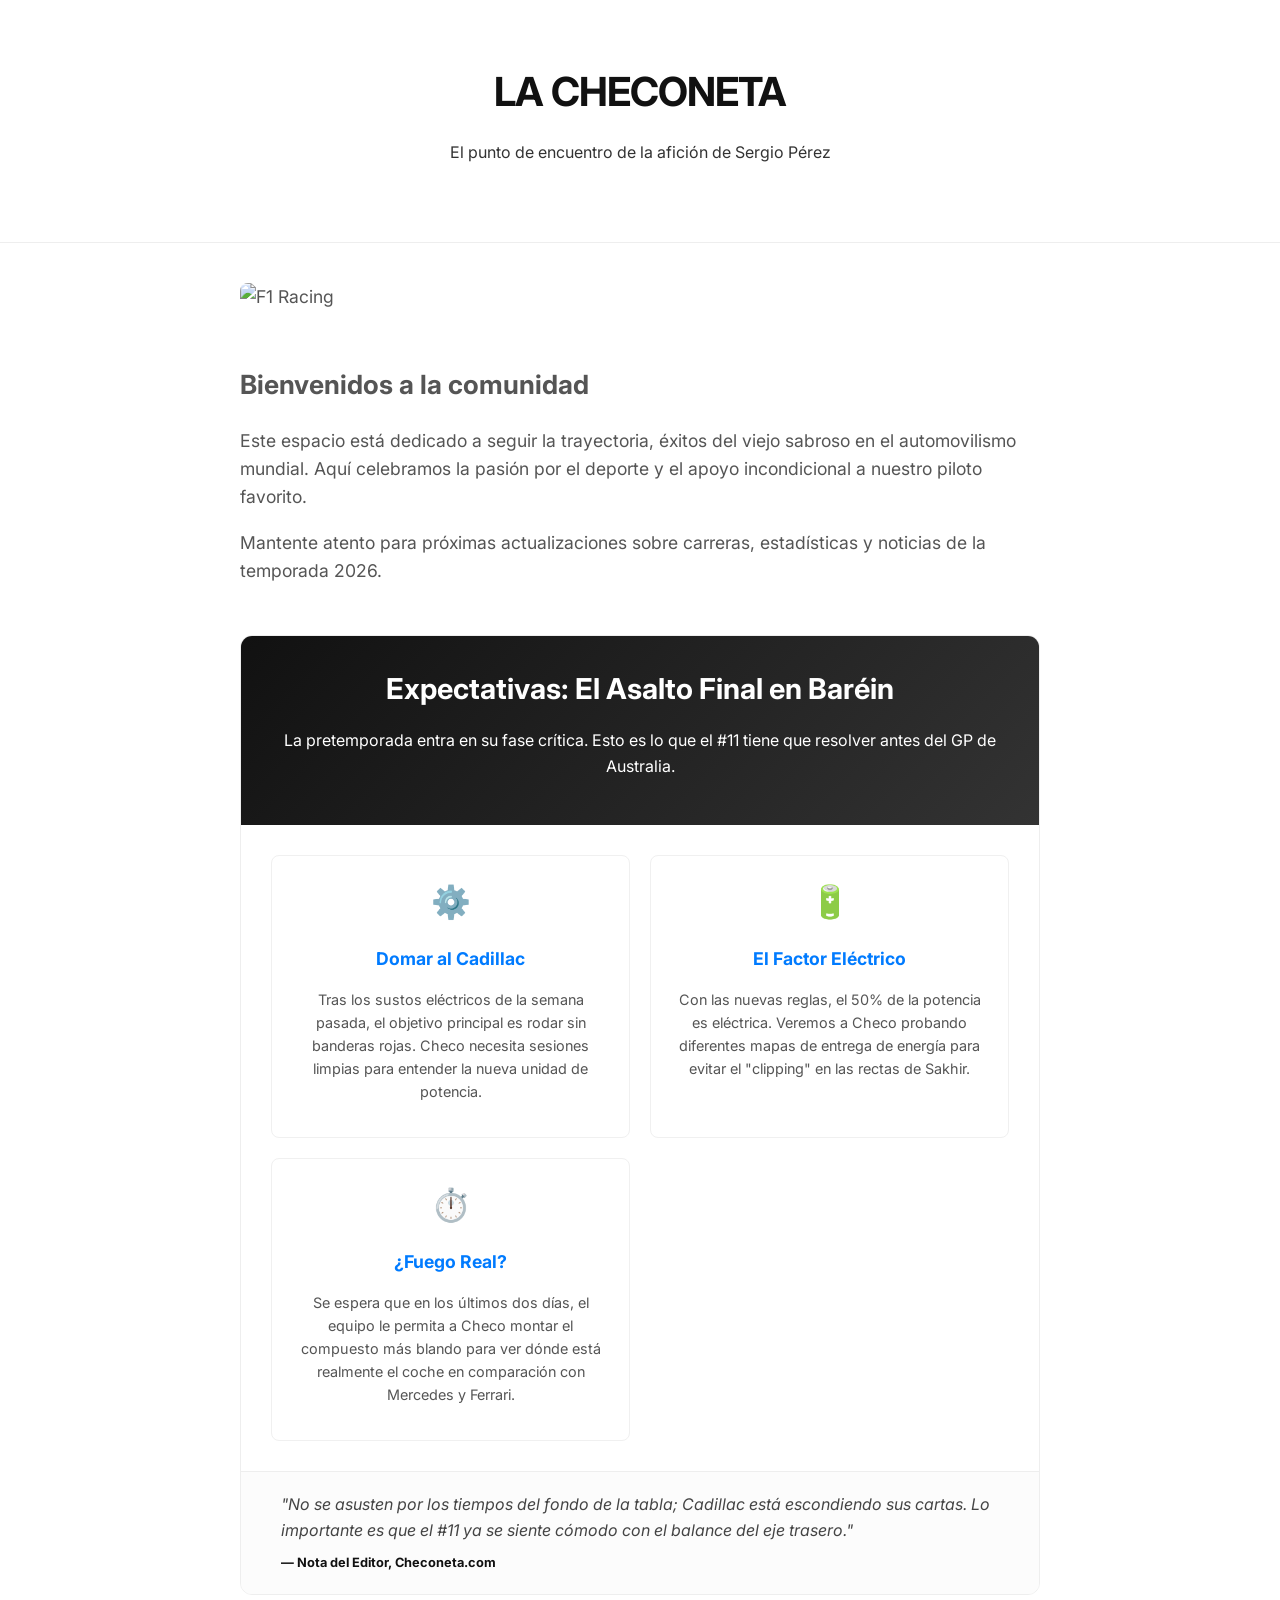
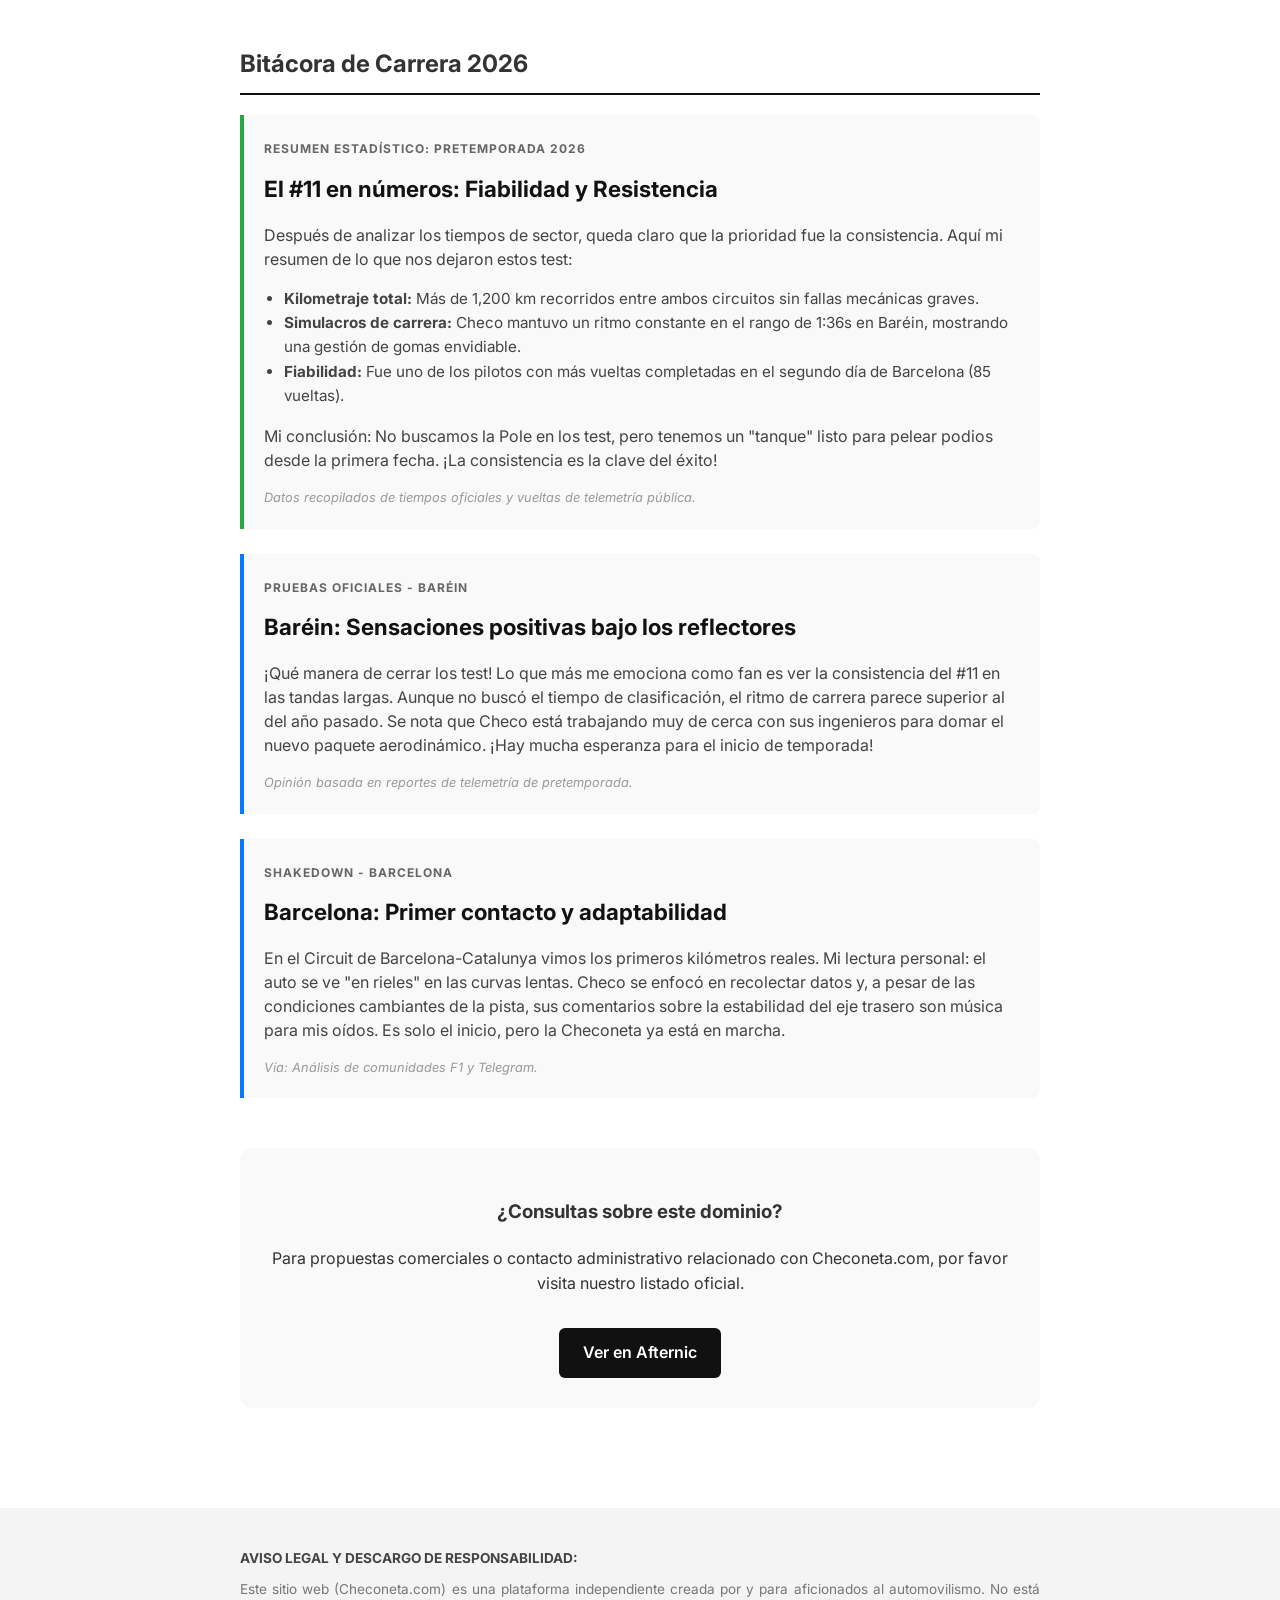
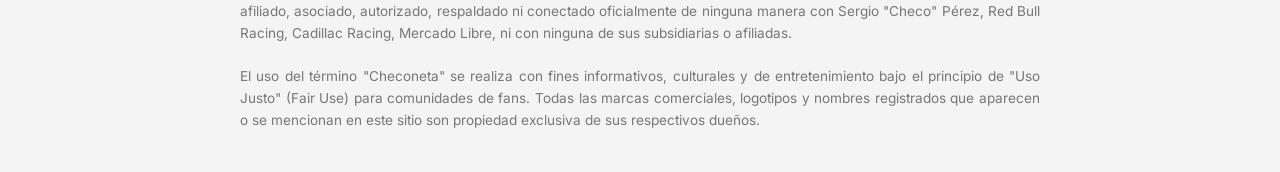
==== index.html @ 40dc3cc6 "adding new section" ====
<!DOCTYPE html>
<html lang="es">
<head>
    <meta charset="UTF-8">
    <meta name="viewport" content="width=device-width, initial-scale=1.0">
    <title>La Checoneta | Comunidad de Fans</title>
    <link rel="preconnect" href="https://fonts.googleapis.com">
    <link rel="preconnect" href="https://fonts.gstatic.com" crossorigin>
    <link href="https://fonts.googleapis.com/css2?family=Inter:wght@300;400;700&display=swap" rel="stylesheet">
    <style>
        :root {
            --primary-color: #111;
            --text-color: #333;
            --bg-color: #ffffff;
            --accent-color: #007bff;
        }
        body {
            font-family: 'Inter', sans-serif;
            margin: 0;
            padding: 0;
            color: var(--text-color);
            background-color: var(--bg-color);
            line-height: 1.6;
        }
        header {
            padding: 60px 20px;
            text-align: center;
            border-bottom: 1px solid #eee;
        }
        h1 {
            font-weight: 700;
            font-size: 2.5rem;
            margin: 0;
            letter-spacing: -1px;
            color: var(--primary-color);
        }
        .container {
            max-width: 800px;
            margin: 40px auto;
            padding: 0 20px;
        }
        .content {
            font-size: 1.1rem;
            color: #555;
        }
        .hero-image {
            width: 100%;
            height: auto;
            border-radius: 8px;
            margin-bottom: 30px;
        }
        .contact-box {
            background: #f9f9f9;
            padding: 30px;
            border-radius: 12px;
            margin-top: 50px;
            text-align: center;
        }
        .btn {
            display: inline-block;
            padding: 12px 24px;
            background-color: var(--primary-color);
            color: white;
            text-decoration: none;
            border-radius: 6px;
            font-weight: 600;
            margin-top: 15px;
        }
        footer {
            margin-top: 100px;
            padding: 40px 20px;
            background-color: #f4f4f4;
            font-size: 0.85rem;
            color: #777;
            text-align: justify;
        }
        .disclaimer-title {
            font-weight: 700;
            display: block;
            margin-bottom: 10px;
            color: #444;
        }
        .news-section {
            margin: 40px 0;
        }
        .news-card {
            border-left: 4px solid #007bff; /* Un azul profesional, no el de Red Bull */
            padding: 20px;
            margin-bottom: 25px;
            background: #f9f9f9;
            border-radius: 0 8px 8px 0;
        }
        .news-date {
            font-size: 0.75rem;
            text-transform: uppercase;
            color: #666;
            letter-spacing: 1px;
            font-weight: 700;
        }
        .news-card h3 {
            margin: 10px 0;
            color: #111;
            font-size: 1.4rem;
        }
        .news-card p {
            font-size: 1rem;
            line-height: 1.5;
            color: #444;
        }
        .news-source {
            display: block;
            margin-top: 10px;
            font-size: 0.8rem;
            font-style: italic;
            color: #999;
        }
    </style>
</head>
<body>

    <header>
        <h1>LA CHECONETA</h1>
        <p>El punto de encuentro de la afición de Sergio Pérez</p>
    </header>


    <div class="container">
        <div class="content">
            <img src="https://res.cloudinary.com/dqz7v5cyp/image/upload/c_crop,g_north_west,h_429,w_832,y_410/c745b021-5e95-4c4e-9b48-53ff87a23122_e12k3v.jpg" alt="F1 Racing" class="hero-image">

            <h2>Bienvenidos a la comunidad</h2>
            <p>Este espacio está dedicado a seguir la trayectoria, éxitos del viejo sabroso en el automovilismo mundial. Aquí celebramos la pasión por el deporte y el apoyo incondicional a nuestro piloto favorito.</p>

            <p>Mantente atento para próximas actualizaciones sobre carreras, estadísticas y noticias de la temporada 2026.</p>
        </div>
<section class="expectations-section">
    <div class="promo-banner">
        <h2>Expectativas: El Asalto Final en Baréin</h2>
        <p>La pretemporada entra en su fase crítica. Esto es lo que el #11 tiene que resolver antes del GP de Australia.</p>
    </div>

    <div class="expectations-grid">
        <div class="exp-card">
            <div class="icon">⚙️</div>
            <h3>Domar al Cadillac</h3>
            <p>Tras los sustos eléctricos de la semana pasada, el objetivo principal es rodar sin banderas rojas. Checo necesita sesiones limpias para entender la nueva unidad de potencia.</p>
        </div>

        <div class="exp-card">
            <div class="icon">🔋</div>
            <h3>El Factor Eléctrico</h3>
            <p>Con las nuevas reglas, el 50% de la potencia es eléctrica. Veremos a Checo probando diferentes mapas de entrega de energía para evitar el "clipping" en las rectas de Sakhir.</p>
        </div>

        <div class="exp-card">
            <div class="icon">⏱️</div>
            <h3>¿Fuego Real?</h3>
            <p>Se espera que en los últimos dos días, el equipo le permita a Checo montar el compuesto más blando para ver dónde está realmente el coche en comparación con Mercedes y Ferrari.</p>
        </div>
    </div>

    <div class="fan-quote">
        <blockquote>
            "No se asusten por los tiempos del fondo de la tabla; Cadillac está escondiendo sus cartas. Lo importante es que el #11 ya se siente cómodo con el balance del eje trasero." 
            <span>— Nota del Editor, Checoneta.com</span>
        </blockquote>
    </div>
</section>

<style>
    .expectations-section {
        margin: 50px 0;
        background: #fff;
        border: 1px solid #eee;
        border-radius: 12px;
        overflow: hidden;
    }
    .promo-banner {
        background: linear-gradient(135deg, #111 0%, #333 100%);
        color: white;
        padding: 30px;
        text-align: center;
    }
    .promo-banner h2 { margin: 0; font-size: 1.8rem; }
    .expectations-grid {
        display: grid;
        grid-template-columns: repeat(auto-fit, minmax(250px, 1fr));
        gap: 20px;
        padding: 30px;
    }
    .exp-card {
        text-align: center;
        padding: 20px;
        border: 1px solid #f0f0f0;
        border-radius: 8px;
    }
    .exp-card .icon { font-size: 2rem; margin-bottom: 10px; }
    .exp-card h3 { font-size: 1.1rem; margin-bottom: 10px; color: #007bff; }
    .exp-card p { font-size: 0.9rem; color: #555; }
    .fan-quote {
        background: #fcfcfc;
        padding: 20px 40px;
        border-top: 1px solid #eee;
        font-style: italic;
    }
    .fan-quote blockquote { margin: 0; color: #444; }
    .fan-quote span { display: block; margin-top: 10px; font-weight: bold; font-style: normal; color: #111; font-size: 0.8rem; }
</style>

        <section class="news-section">
            <h2 style="border-bottom: 2px solid #111; padding-bottom: 10px; font-weight: 700;">Bitácora de Carrera 2026</h2>
            <div class="news-card" style="border-left-color: #28a745;"> <span class="news-date">Resumen Estadístico: Pretemporada 2026</span>
    <h3>El #11 en números: Fiabilidad y Resistencia</h3>
    <p>Después de analizar los tiempos de sector, queda claro que la prioridad fue la consistencia. Aquí mi resumen de lo que nos dejaron estos test:</p>
    <ul style="font-size: 0.95rem; color: #444; padding-left: 20px;">
        <li><strong>Kilometraje total:</strong> Más de 1,200 km recorridos entre ambos circuitos sin fallas mecánicas graves.</li>
        <li><strong>Simulacros de carrera:</strong> Checo mantuvo un ritmo constante en el rango de 1:36s en Baréin, mostrando una gestión de gomas envidiable.</li>
        <li><strong>Fiabilidad:</strong> Fue uno de los pilotos con más vueltas completadas en el segundo día de Barcelona (85 vueltas).</li>
    </ul>
    <p>Mi conclusión: No buscamos la Pole en los test, pero tenemos un "tanque" listo para pelear podios desde la primera fecha. ¡La consistencia es la clave del éxito!</p>
    <span class="news-source">Datos recopilados de tiempos oficiales y vueltas de telemetría pública.</span>
</div>

            <div class="news-card">
                <span class="news-date">Pruebas Oficiales - Baréin</span>
                <h3>Baréin: Sensaciones positivas bajo los reflectores</h3>
                <p>¡Qué manera de cerrar los test! Lo que más me emociona como fan es ver la consistencia del #11 en las tandas largas. Aunque no buscó el tiempo de clasificación, el ritmo de carrera parece superior al del año pasado. Se nota que Checo está trabajando muy de cerca con sus ingenieros para domar el nuevo paquete aerodinámico. ¡Hay mucha esperanza para el inicio de temporada!</p>
                <span class="news-source">Opinión basada en reportes de telemetría de pretemporada.</span>
            </div>

            <div class="news-card">
                <span class="news-date">Shakedown - Barcelona</span>
                <h3>Barcelona: Primer contacto y adaptabilidad</h3>
                <p>En el Circuit de Barcelona-Catalunya vimos los primeros kilómetros reales. Mi lectura personal: el auto se ve "en rieles" en las curvas lentas. Checo se enfocó en recolectar datos y, a pesar de las condiciones cambiantes de la pista, sus comentarios sobre la estabilidad del eje trasero son música para mis oídos. Es solo el inicio, pero la Checoneta ya está en marcha.</p>
                <span class="news-source">Vía: Análisis de comunidades F1 y Telegram.</span>
            </div>
        </section>

        <div class="contact-box">
            <h3>¿Consultas sobre este dominio?</h3>
            <p>Para propuestas comerciales o contacto administrativo relacionado con Checoneta.com, por favor visita nuestro listado oficial.</p>
            <a href="https://www.afternic.com/domain/checoneta.com" class="btn">Ver en Afternic</a>
        </div>
    </div>

    <footer>
        <div class="container" style="margin: 0 auto;">
            <span class="disclaimer-title">AVISO LEGAL Y DESCARGO DE RESPONSABILIDAD:</span>
            Este sitio web (Checoneta.com) es una plataforma independiente creada por y para aficionados al automovilismo. No está afiliado, asociado, autorizado, respaldado ni conectado oficialmente de ninguna manera con Sergio "Checo" Pérez, Red Bull Racing, Cadillac Racing, Mercado Libre, ni con ninguna de sus subsidiarias o afiliadas. 
            <br><br>
            El uso del término "Checoneta" se realiza con fines informativos, culturales y de entretenimiento bajo el principio de "Uso Justo" (Fair Use) para comunidades de fans. Todas las marcas comerciales, logotipos y nombres registrados que aparecen o se mencionan en este sitio son propiedad exclusiva de sus respectivos dueños.
        </div>
    </footer>

</body>
</html>
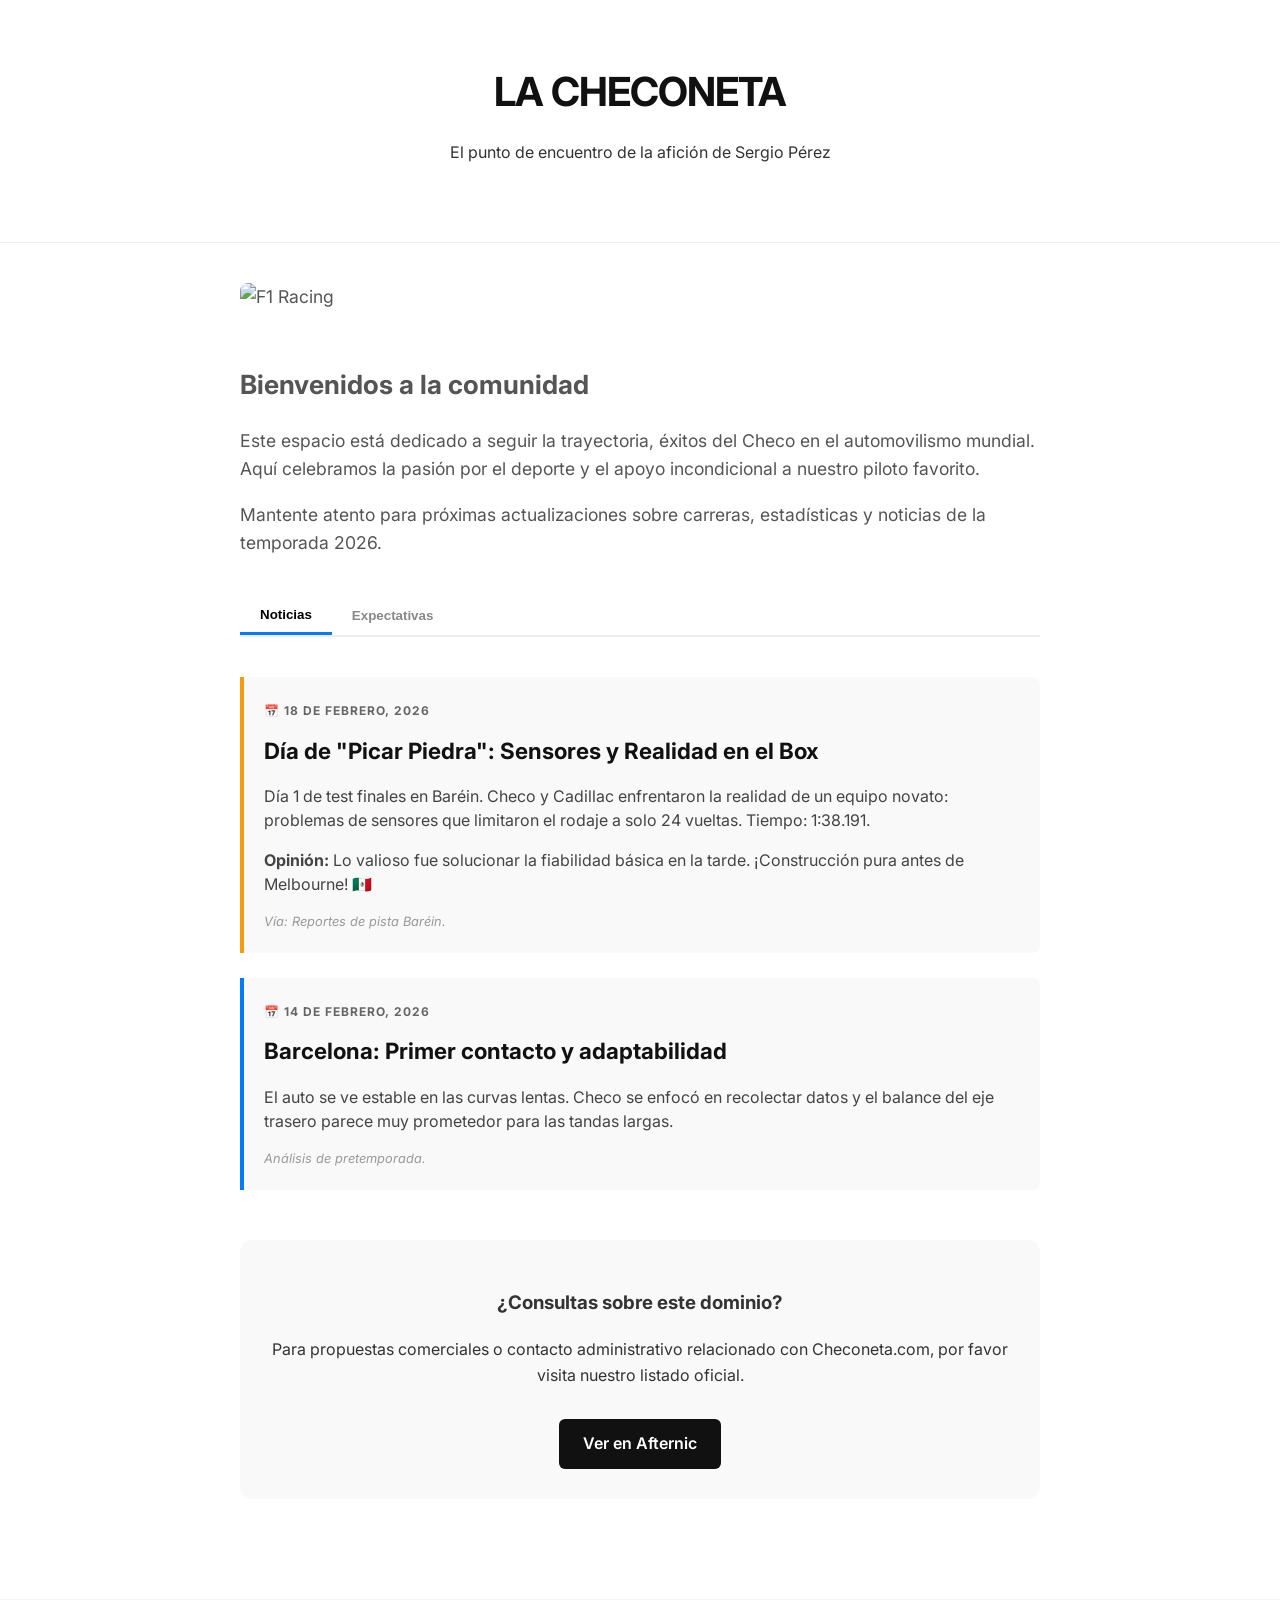
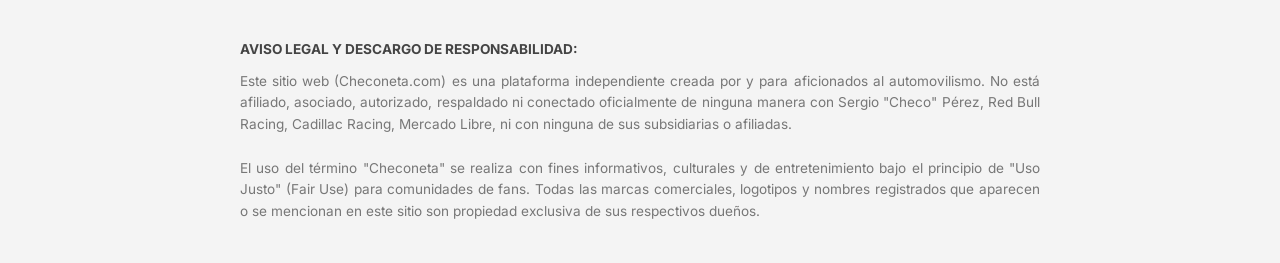
==== commit 01923888: "refactorin sections" ====
--- a/index.html
+++ b/index.html
@@ -129,43 +129,72 @@
             <img src="https://res.cloudinary.com/dqz7v5cyp/image/upload/c_crop,g_north_west,h_429,w_832,y_410/c745b021-5e95-4c4e-9b48-53ff87a23122_e12k3v.jpg" alt="F1 Racing" class="hero-image">
 
             <h2>Bienvenidos a la comunidad</h2>
-            <p>Este espacio está dedicado a seguir la trayectoria, éxitos del viejo sabroso en el automovilismo mundial. Aquí celebramos la pasión por el deporte y el apoyo incondicional a nuestro piloto favorito.</p>
+            <p>Este espacio está dedicado a seguir la trayectoria, éxitos del Checo
+             en el automovilismo mundial. Aquí celebramos la pasión por el deporte y el apoyo incondicional a nuestro piloto favorito.</p>
 
             <p>Mantente atento para próximas actualizaciones sobre carreras, estadísticas y noticias de la temporada 2026.</p>
         </div>
-<section class="expectations-section">
-    <div class="promo-banner">
-        <h2>Expectativas: El Asalto Final en Baréin</h2>
-        <p>La pretemporada entra en su fase crítica. Esto es lo que el #11 tiene que resolver antes del GP de Australia.</p>
-    </div>
-
-    <div class="expectations-grid">
-        <div class="exp-card">
-            <div class="icon">⚙️</div>
-            <h3>Domar al Cadillac</h3>
-            <p>Tras los sustos eléctricos de la semana pasada, el objetivo principal es rodar sin banderas rojas. Checo necesita sesiones limpias para entender la nueva unidad de potencia.</p>
-        </div>
-
-        <div class="exp-card">
-            <div class="icon">🔋</div>
-            <h3>El Factor Eléctrico</h3>
-            <p>Con las nuevas reglas, el 50% de la potencia es eléctrica. Veremos a Checo probando diferentes mapas de entrega de energía para evitar el "clipping" en las rectas de Sakhir.</p>
-        </div>
-
-        <div class="exp-card">
-            <div class="icon">⏱️</div>
-            <h3>¿Fuego Real?</h3>
-            <p>Se espera que en los últimos dos días, el equipo le permita a Checo montar el compuesto más blando para ver dónde está realmente el coche en comparación con Mercedes y Ferrari.</p>
-        </div>
-    </div>
-
-    <div class="fan-quote">
-        <blockquote>
-            "No se asusten por los tiempos del fondo de la tabla; Cadillac está escondiendo sus cartas. Lo importante es que el #11 ya se siente cómodo con el balance del eje trasero." 
-            <span>— Nota del Editor, Checoneta.com</span>
-        </blockquote>
-    </div>
-</section>
+
+<div class="tabs-container" style="margin-top: 40px;">
+    <div class="tabs-header" style="display: flex; border-bottom: 2px solid #eee; margin-bottom: 25px;">
+        <button class="tab-link active" onclick="openTab(event, 'news')" style="background:none; border:none; padding:10px 20px; cursor:pointer; font-weight:bold; border-bottom:3px solid #007bff;">Noticias</button>
+        <button class="tab-link" onclick="openTab(event, 'expectations')" style="background:none; border:none; padding:10px 20px; cursor:pointer; font-weight:bold; color:#888;">Expectativas</button>
+    </div>
+
+    <div id="news" class="tab-content news-section" style="display: block;">
+        <div class="news-card" style="border-left-color: #f39c12;">
+            <span class="news-date">📅 18 de Febrero, 2026</span>
+            <h3>Día de "Picar Piedra": Sensores y Realidad en el Box</h3>
+            <p>Día 1 de test finales en Baréin. Checo y Cadillac enfrentaron la realidad de un equipo novato: problemas de sensores que limitaron el rodaje a solo 24 vueltas. Tiempo: 1:38.191.</p>
+            <p><strong>Opinión:</strong> Lo valioso fue solucionar la fiabilidad básica en la tarde. ¡Construcción pura antes de Melbourne! 🇲🇽</p>
+            <span class="news-source">Vía: Reportes de pista Baréin.</span>
+        </div>
+
+        <div class="news-card">
+            <span class="news-date">📅 14 de Febrero, 2026</span>
+            <h3>Barcelona: Primer contacto y adaptabilidad</h3>
+            <p>El auto se ve estable en las curvas lentas. Checo se enfocó en recolectar datos y el balance del eje trasero parece muy prometedor para las tandas largas.</p>
+            <span class="news-source">Análisis de pretemporada.</span>
+        </div>
+    </div>
+
+    <div id="expectations" class="tab-content news-section" style="display: none;">
+        <div class="news-card" style="border-left-color: #007bff;">
+            <span class="news-date">📅 Análisis Semana Final</span>
+            <h3>¿Qué esperamos de esta semana?</h3>
+            <p>Prioridad absoluta: Fiabilidad. Cadillac necesita sesiones limpias de más de 60 vueltas para entender el mapa de energía eléctrica antes de Australia.</p>
+        </div>
+
+        <div class="news-card">
+            <span class="news-date">📅 Previsión Técnica</span>
+            <h3>El Factor Eléctrico (Reglas 2026)</h3>
+            <p>El 50% de la potencia es eléctrica. Veremos a Checo probando la entrega de energía para evitar el "clipping" en las rectas largas de Sakhir.</p>
+        </div>
+    </div>
+</div>
+
+<script>
+    function openTab(evt, tabName) {
+        var i, tabcontent, tablinks;
+        // Ocultar todas las secciones news-section dentro de los tabs
+        tabcontent = document.getElementsByClassName("tab-content");
+        for (i = 0; i < tabcontent.length; i++) {
+            tabcontent[i].style.display = "none";
+        }
+        // Quitar la clase active de los botones y resetear color
+        tablinks = document.getElementsByClassName("tab-link");
+        for (i = 0; i < tablinks.length; i++) {
+            tablinks[i].style.borderBottom = "3px solid transparent";
+            tablinks[i].style.color = "#888";
+        }
+        // Mostrar la pestaña actual y marcar el botón
+        document.getElementById(tabName).style.display = "block";
+        evt.currentTarget.style.borderBottom = "3px solid #007bff";
+        evt.currentTarget.style.color = "#111";
+    }
+</script>
+
+
 
 <style>
     .expectations-section {
@@ -207,34 +236,7 @@
     .fan-quote span { display: block; margin-top: 10px; font-weight: bold; font-style: normal; color: #111; font-size: 0.8rem; }
 </style>
 
-        <section class="news-section">
-            <h2 style="border-bottom: 2px solid #111; padding-bottom: 10px; font-weight: 700;">Bitácora de Carrera 2026</h2>
-            <div class="news-card" style="border-left-color: #28a745;"> <span class="news-date">Resumen Estadístico: Pretemporada 2026</span>
-    <h3>El #11 en números: Fiabilidad y Resistencia</h3>
-    <p>Después de analizar los tiempos de sector, queda claro que la prioridad fue la consistencia. Aquí mi resumen de lo que nos dejaron estos test:</p>
-    <ul style="font-size: 0.95rem; color: #444; padding-left: 20px;">
-        <li><strong>Kilometraje total:</strong> Más de 1,200 km recorridos entre ambos circuitos sin fallas mecánicas graves.</li>
-        <li><strong>Simulacros de carrera:</strong> Checo mantuvo un ritmo constante en el rango de 1:36s en Baréin, mostrando una gestión de gomas envidiable.</li>
-        <li><strong>Fiabilidad:</strong> Fue uno de los pilotos con más vueltas completadas en el segundo día de Barcelona (85 vueltas).</li>
-    </ul>
-    <p>Mi conclusión: No buscamos la Pole en los test, pero tenemos un "tanque" listo para pelear podios desde la primera fecha. ¡La consistencia es la clave del éxito!</p>
-    <span class="news-source">Datos recopilados de tiempos oficiales y vueltas de telemetría pública.</span>
-</div>
-
-            <div class="news-card">
-                <span class="news-date">Pruebas Oficiales - Baréin</span>
-                <h3>Baréin: Sensaciones positivas bajo los reflectores</h3>
-                <p>¡Qué manera de cerrar los test! Lo que más me emociona como fan es ver la consistencia del #11 en las tandas largas. Aunque no buscó el tiempo de clasificación, el ritmo de carrera parece superior al del año pasado. Se nota que Checo está trabajando muy de cerca con sus ingenieros para domar el nuevo paquete aerodinámico. ¡Hay mucha esperanza para el inicio de temporada!</p>
-                <span class="news-source">Opinión basada en reportes de telemetría de pretemporada.</span>
-            </div>
-
-            <div class="news-card">
-                <span class="news-date">Shakedown - Barcelona</span>
-                <h3>Barcelona: Primer contacto y adaptabilidad</h3>
-                <p>En el Circuit de Barcelona-Catalunya vimos los primeros kilómetros reales. Mi lectura personal: el auto se ve "en rieles" en las curvas lentas. Checo se enfocó en recolectar datos y, a pesar de las condiciones cambiantes de la pista, sus comentarios sobre la estabilidad del eje trasero son música para mis oídos. Es solo el inicio, pero la Checoneta ya está en marcha.</p>
-                <span class="news-source">Vía: Análisis de comunidades F1 y Telegram.</span>
-            </div>
-        </section>
+     
 
         <div class="contact-box">
             <h3>¿Consultas sobre este dominio?</h3>
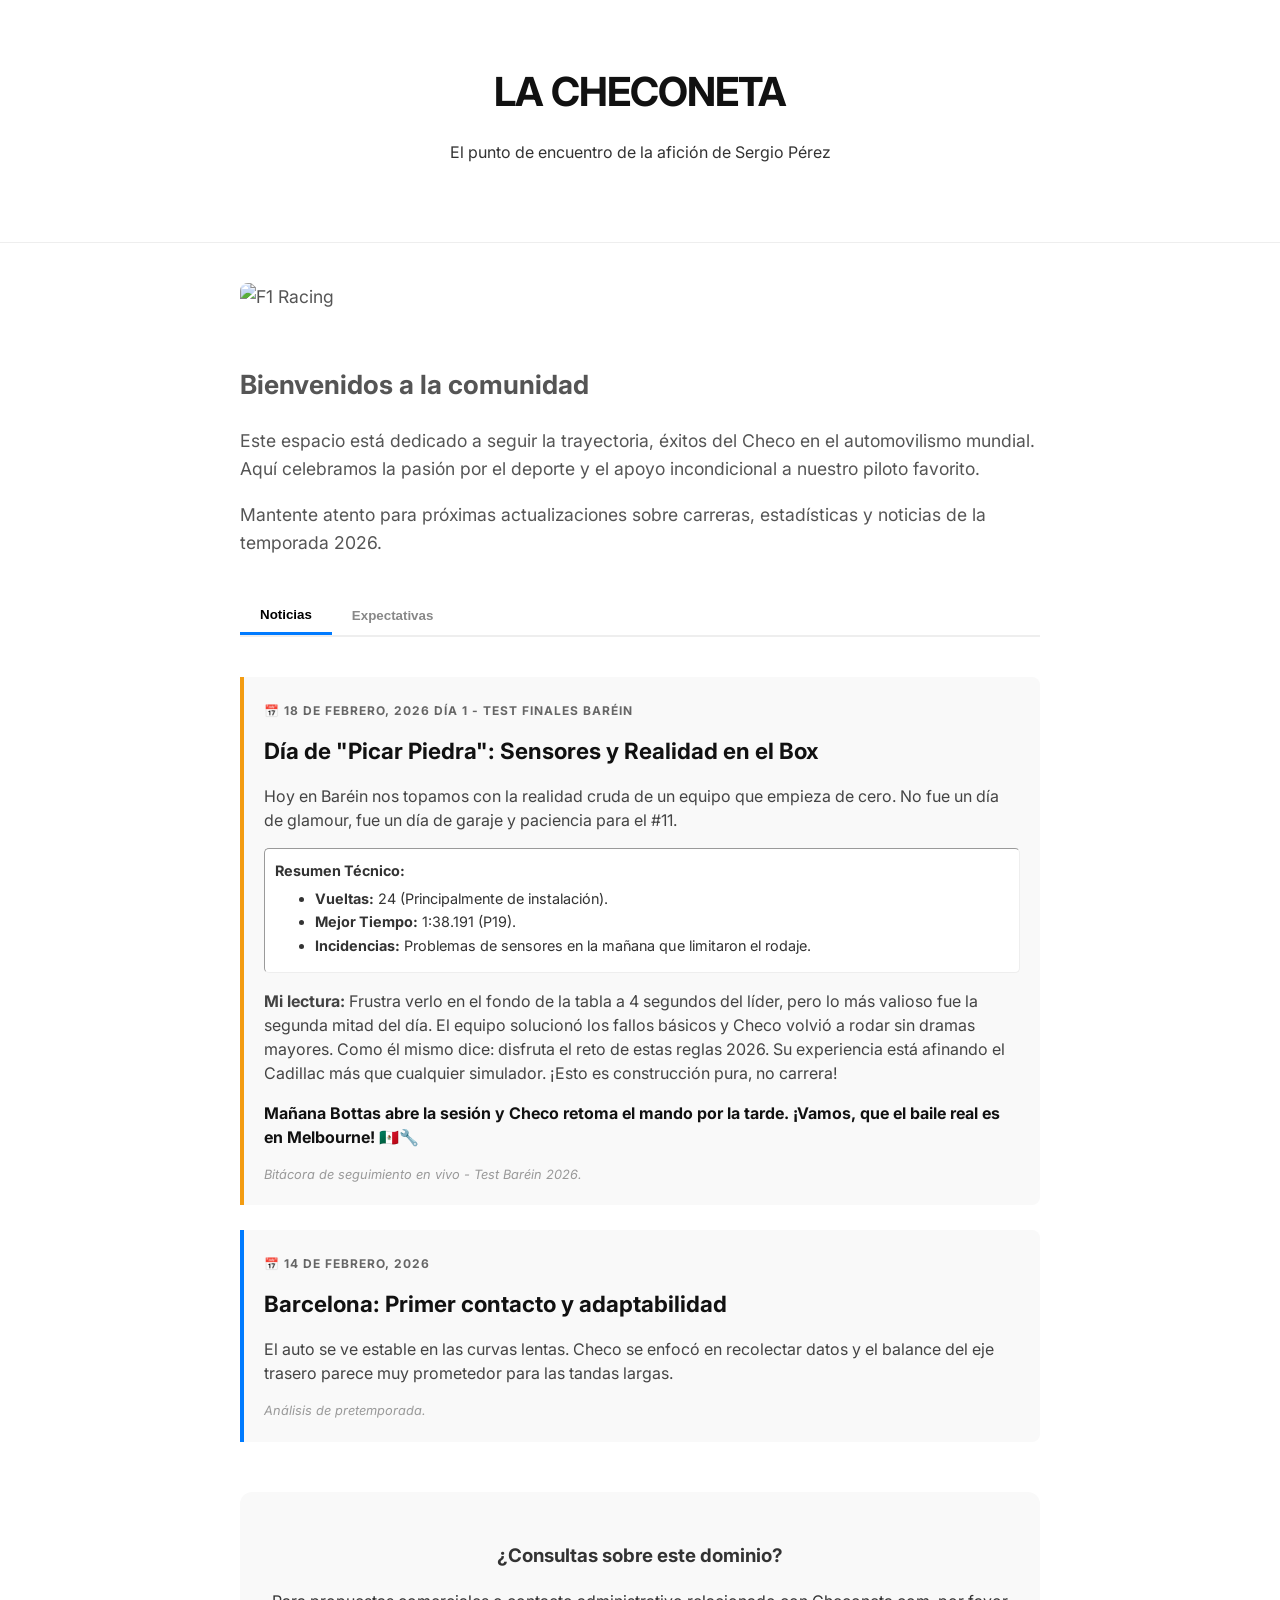
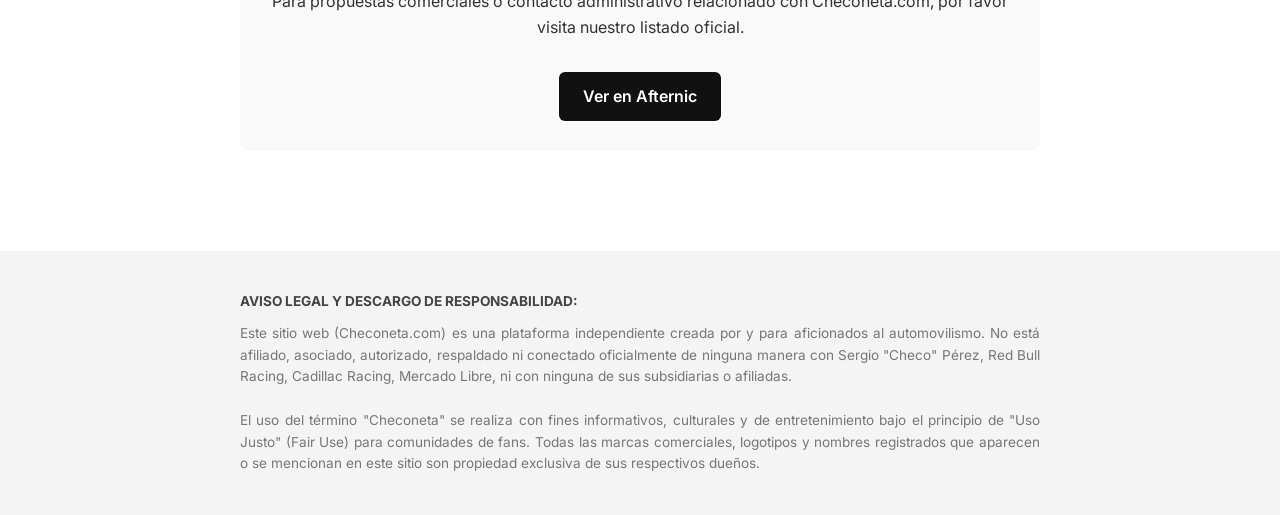
==== commit 8eb9702c: "refactorin sections" ====
--- a/index.html
+++ b/index.html
@@ -130,113 +130,126 @@
 
             <h2>Bienvenidos a la comunidad</h2>
             <p>Este espacio está dedicado a seguir la trayectoria, éxitos del Checo
-             en el automovilismo mundial. Aquí celebramos la pasión por el deporte y el apoyo incondicional a nuestro piloto favorito.</p>
+            en el automovilismo mundial. Aquí celebramos la pasión por el deporte y el apoyo incondicional a nuestro piloto favorito.</p>
 
             <p>Mantente atento para próximas actualizaciones sobre carreras, estadísticas y noticias de la temporada 2026.</p>
         </div>
 
-<div class="tabs-container" style="margin-top: 40px;">
-    <div class="tabs-header" style="display: flex; border-bottom: 2px solid #eee; margin-bottom: 25px;">
-        <button class="tab-link active" onclick="openTab(event, 'news')" style="background:none; border:none; padding:10px 20px; cursor:pointer; font-weight:bold; border-bottom:3px solid #007bff;">Noticias</button>
-        <button class="tab-link" onclick="openTab(event, 'expectations')" style="background:none; border:none; padding:10px 20px; cursor:pointer; font-weight:bold; color:#888;">Expectativas</button>
-    </div>
-
-    <div id="news" class="tab-content news-section" style="display: block;">
-        <div class="news-card" style="border-left-color: #f39c12;">
-            <span class="news-date">📅 18 de Febrero, 2026</span>
-            <h3>Día de "Picar Piedra": Sensores y Realidad en el Box</h3>
-            <p>Día 1 de test finales en Baréin. Checo y Cadillac enfrentaron la realidad de un equipo novato: problemas de sensores que limitaron el rodaje a solo 24 vueltas. Tiempo: 1:38.191.</p>
-            <p><strong>Opinión:</strong> Lo valioso fue solucionar la fiabilidad básica en la tarde. ¡Construcción pura antes de Melbourne! 🇲🇽</p>
-            <span class="news-source">Vía: Reportes de pista Baréin.</span>
-        </div>
-
-        <div class="news-card">
-            <span class="news-date">📅 14 de Febrero, 2026</span>
-            <h3>Barcelona: Primer contacto y adaptabilidad</h3>
-            <p>El auto se ve estable en las curvas lentas. Checo se enfocó en recolectar datos y el balance del eje trasero parece muy prometedor para las tandas largas.</p>
-            <span class="news-source">Análisis de pretemporada.</span>
-        </div>
-    </div>
-
-    <div id="expectations" class="tab-content news-section" style="display: none;">
-        <div class="news-card" style="border-left-color: #007bff;">
-            <span class="news-date">📅 Análisis Semana Final</span>
-            <h3>¿Qué esperamos de esta semana?</h3>
-            <p>Prioridad absoluta: Fiabilidad. Cadillac necesita sesiones limpias de más de 60 vueltas para entender el mapa de energía eléctrica antes de Australia.</p>
-        </div>
-
-        <div class="news-card">
-            <span class="news-date">📅 Previsión Técnica</span>
-            <h3>El Factor Eléctrico (Reglas 2026)</h3>
-            <p>El 50% de la potencia es eléctrica. Veremos a Checo probando la entrega de energía para evitar el "clipping" en las rectas largas de Sakhir.</p>
-        </div>
-    </div>
-</div>
-
-<script>
-    function openTab(evt, tabName) {
-        var i, tabcontent, tablinks;
+        <div class="tabs-container" style="margin-top: 40px;">
+            <div class="tabs-header" style="display: flex; border-bottom: 2px solid #eee; margin-bottom: 25px;">
+                <button class="tab-link active" onclick="openTab(event, 'news')" style="background:none; border:none; padding:10px 20px; cursor:pointer; font-weight:bold; border-bottom:3px solid #007bff;">Noticias</button>
+                <button class="tab-link" onclick="openTab(event, 'expectations')" style="background:none; border:none; padding:10px 20px; cursor:pointer; font-weight:bold; color:#888;">Expectativas</button>
+            </div>
+
+            <div id="news" class="tab-content news-section" style="display: block;">
+                <div class="news-card" style="border-left-color: #f39c12;">
+                    <span class="news-date">📅 18 de Febrero, 2026</span>
+                    <span class="news-date">Día 1 - Test Finales Baréin</span>
+                    <h3>Día de "Picar Piedra": Sensores y Realidad en el Box</h3>
+                    <p>Hoy en Baréin nos topamos con la realidad cruda de un equipo que empieza de cero. No fue un día de glamour, fue un día de garaje y paciencia para el #11.</p>
+
+                    <div style="background: #fff; padding: 10px; border-radius: 5px; margin: 10px 0; font-size: 0.9rem; border: 1px inset #eee;">
+                        <strong>Resumen Técnico:</strong>
+                        <ul style="margin: 5px 0;">
+                            <li><strong>Vueltas:</strong> 24 (Principalmente de instalación).</li>
+                            <li><strong>Mejor Tiempo:</strong> 1:38.191 (P19).</li>
+                            <li><strong>Incidencias:</strong> Problemas de sensores en la mañana que limitaron el rodaje.</li>
+                        </ul>
+                    </div>
+
+                    <p><strong>Mi lectura:</strong> Frustra verlo en el fondo de la tabla a 4 segundos del líder, pero lo más valioso fue la segunda mitad del día. El equipo solucionó los fallos básicos y Checo volvió a rodar sin dramas mayores. Como él mismo dice: disfruta el reto de estas reglas 2026. Su experiencia está afinando el Cadillac más que cualquier simulador. ¡Esto es construcción pura, no carrera!</p>
+
+                    <p style="font-weight: bold; color: #111;">Mañana Bottas abre la sesión y Checo retoma el mando por la tarde. ¡Vamos, que el baile real es en Melbourne! 🇲🇽🔧</p>
+                    <span class="news-source">Bitácora de seguimiento en vivo - Test Baréin 2026.</span>
+                </div>
+
+                <div class="news-card">
+                    <span class="news-date">📅 14 de Febrero, 2026</span>
+                    <h3>Barcelona: Primer contacto y adaptabilidad</h3>
+                    <p>El auto se ve estable en las curvas lentas. Checo se enfocó en recolectar datos y el balance del eje trasero parece muy prometedor para las tandas largas.</p>
+                    <span class="news-source">Análisis de pretemporada.</span>
+                </div>
+            </div>
+
+            <div id="expectations" class="tab-content news-section" style="display: none;">
+                <div class="news-card" style="border-left-color: #007bff;">
+                    <span class="news-date">📅 Análisis Semana Final</span>
+                    <h3>¿Qué esperamos de esta semana?</h3>
+                    <p>Prioridad absoluta: Fiabilidad. Cadillac necesita sesiones limpias de más de 60 vueltas para entender el mapa de energía eléctrica antes de Australia.</p>
+                </div>
+
+                <div class="news-card">
+                    <span class="news-date">📅 Previsión Técnica</span>
+                    <h3>El Factor Eléctrico (Reglas 2026)</h3>
+                    <p>El 50% de la potencia es eléctrica. Veremos a Checo probando la entrega de energía para evitar el "clipping" en las rectas largas de Sakhir.</p>
+                </div>
+            </div>
+        </div>
+
+        <script>
+            function openTab(evt, tabName) {
+                var i, tabcontent, tablinks;
         // Ocultar todas las secciones news-section dentro de los tabs
-        tabcontent = document.getElementsByClassName("tab-content");
-        for (i = 0; i < tabcontent.length; i++) {
-            tabcontent[i].style.display = "none";
-        }
+                tabcontent = document.getElementsByClassName("tab-content");
+                for (i = 0; i < tabcontent.length; i++) {
+                    tabcontent[i].style.display = "none";
+                }
         // Quitar la clase active de los botones y resetear color
-        tablinks = document.getElementsByClassName("tab-link");
-        for (i = 0; i < tablinks.length; i++) {
-            tablinks[i].style.borderBottom = "3px solid transparent";
-            tablinks[i].style.color = "#888";
-        }
+                tablinks = document.getElementsByClassName("tab-link");
+                for (i = 0; i < tablinks.length; i++) {
+                    tablinks[i].style.borderBottom = "3px solid transparent";
+                    tablinks[i].style.color = "#888";
+                }
         // Mostrar la pestaña actual y marcar el botón
-        document.getElementById(tabName).style.display = "block";
-        evt.currentTarget.style.borderBottom = "3px solid #007bff";
-        evt.currentTarget.style.color = "#111";
-    }
-</script>
-
-
-
-<style>
-    .expectations-section {
-        margin: 50px 0;
-        background: #fff;
-        border: 1px solid #eee;
-        border-radius: 12px;
-        overflow: hidden;
-    }
-    .promo-banner {
-        background: linear-gradient(135deg, #111 0%, #333 100%);
-        color: white;
-        padding: 30px;
-        text-align: center;
-    }
-    .promo-banner h2 { margin: 0; font-size: 1.8rem; }
-    .expectations-grid {
-        display: grid;
-        grid-template-columns: repeat(auto-fit, minmax(250px, 1fr));
-        gap: 20px;
-        padding: 30px;
-    }
-    .exp-card {
-        text-align: center;
-        padding: 20px;
-        border: 1px solid #f0f0f0;
-        border-radius: 8px;
-    }
-    .exp-card .icon { font-size: 2rem; margin-bottom: 10px; }
-    .exp-card h3 { font-size: 1.1rem; margin-bottom: 10px; color: #007bff; }
-    .exp-card p { font-size: 0.9rem; color: #555; }
-    .fan-quote {
-        background: #fcfcfc;
-        padding: 20px 40px;
-        border-top: 1px solid #eee;
-        font-style: italic;
-    }
-    .fan-quote blockquote { margin: 0; color: #444; }
-    .fan-quote span { display: block; margin-top: 10px; font-weight: bold; font-style: normal; color: #111; font-size: 0.8rem; }
-</style>
-
-     
+                document.getElementById(tabName).style.display = "block";
+                evt.currentTarget.style.borderBottom = "3px solid #007bff";
+                evt.currentTarget.style.color = "#111";
+            }
+        </script>
+
+
+
+        <style>
+            .expectations-section {
+                margin: 50px 0;
+                background: #fff;
+                border: 1px solid #eee;
+                border-radius: 12px;
+                overflow: hidden;
+            }
+            .promo-banner {
+                background: linear-gradient(135deg, #111 0%, #333 100%);
+                color: white;
+                padding: 30px;
+                text-align: center;
+            }
+            .promo-banner h2 { margin: 0; font-size: 1.8rem; }
+            .expectations-grid {
+                display: grid;
+                grid-template-columns: repeat(auto-fit, minmax(250px, 1fr));
+                gap: 20px;
+                padding: 30px;
+            }
+            .exp-card {
+                text-align: center;
+                padding: 20px;
+                border: 1px solid #f0f0f0;
+                border-radius: 8px;
+            }
+            .exp-card .icon { font-size: 2rem; margin-bottom: 10px; }
+            .exp-card h3 { font-size: 1.1rem; margin-bottom: 10px; color: #007bff; }
+            .exp-card p { font-size: 0.9rem; color: #555; }
+            .fan-quote {
+                background: #fcfcfc;
+                padding: 20px 40px;
+                border-top: 1px solid #eee;
+                font-style: italic;
+            }
+            .fan-quote blockquote { margin: 0; color: #444; }
+            .fan-quote span { display: block; margin-top: 10px; font-weight: bold; font-style: normal; color: #111; font-size: 0.8rem; }
+        </style>
+
+
 
         <div class="contact-box">
             <h3>¿Consultas sobre este dominio?</h3>
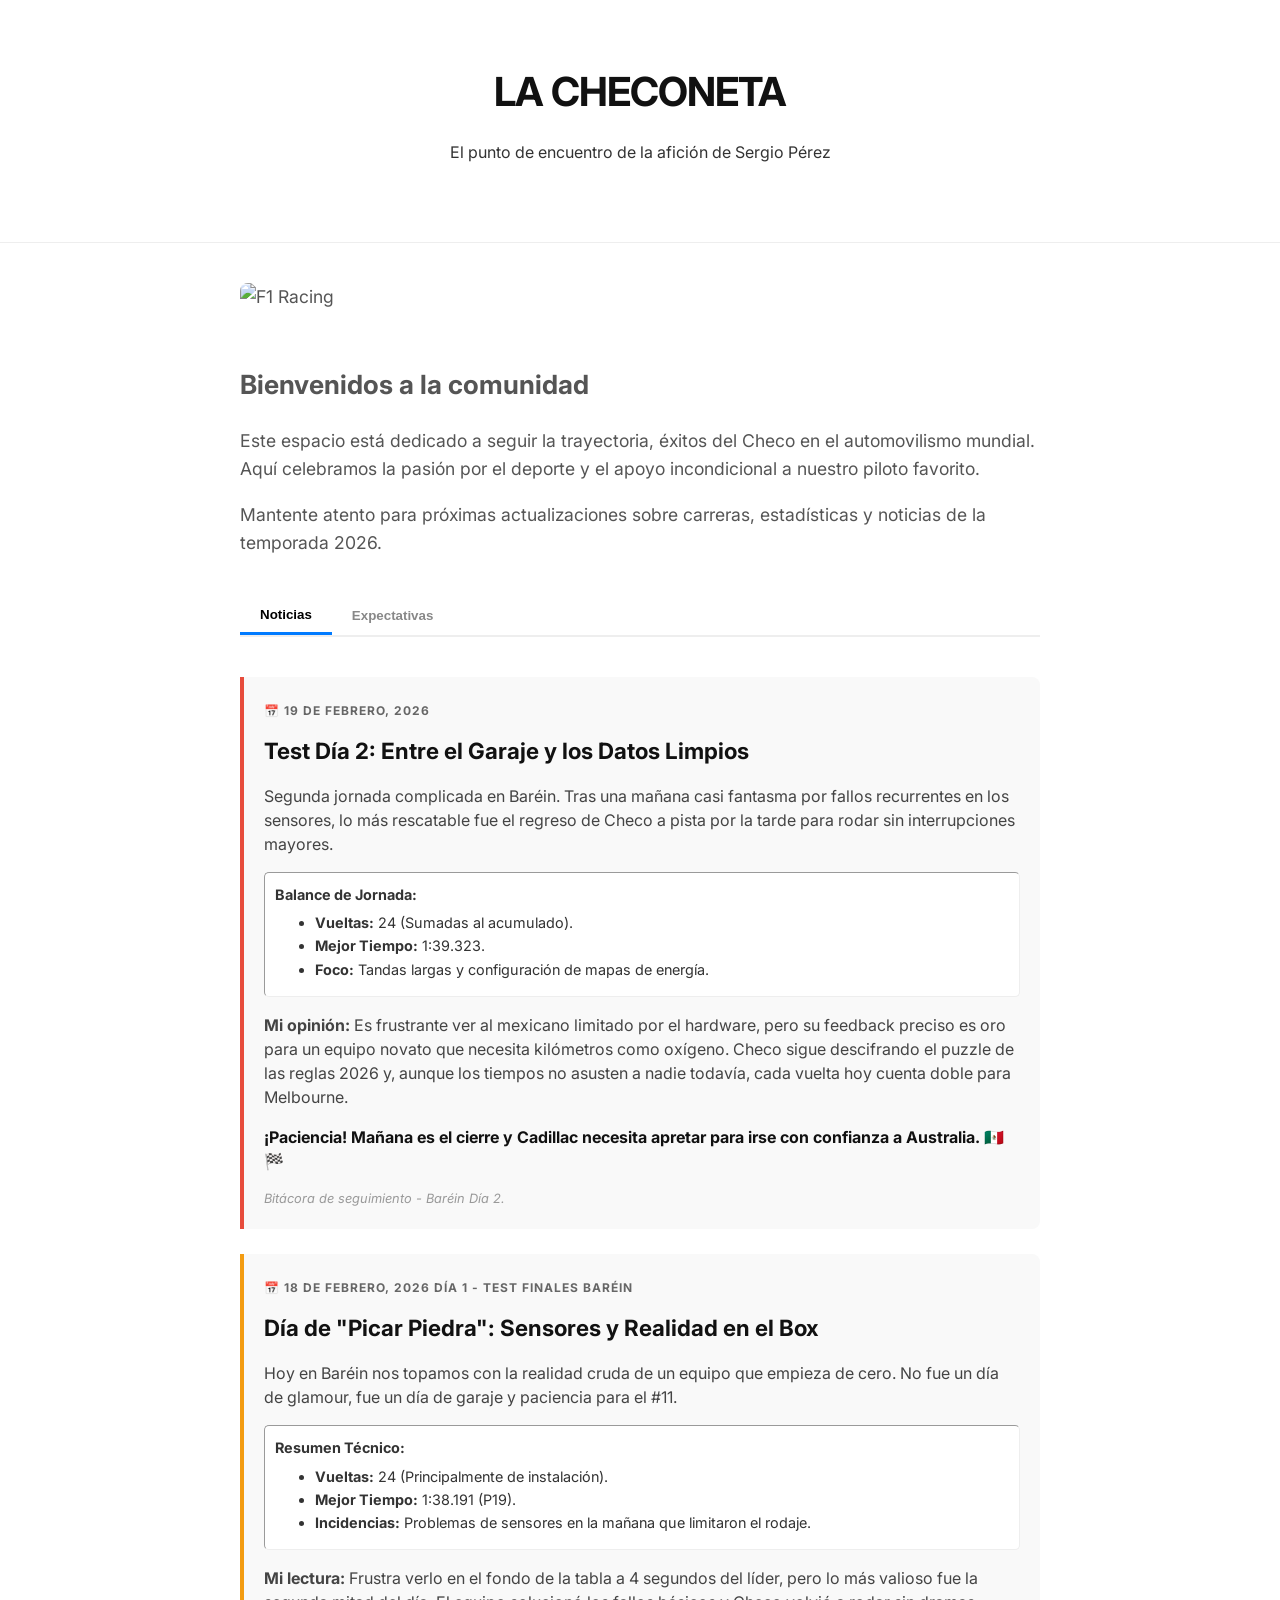
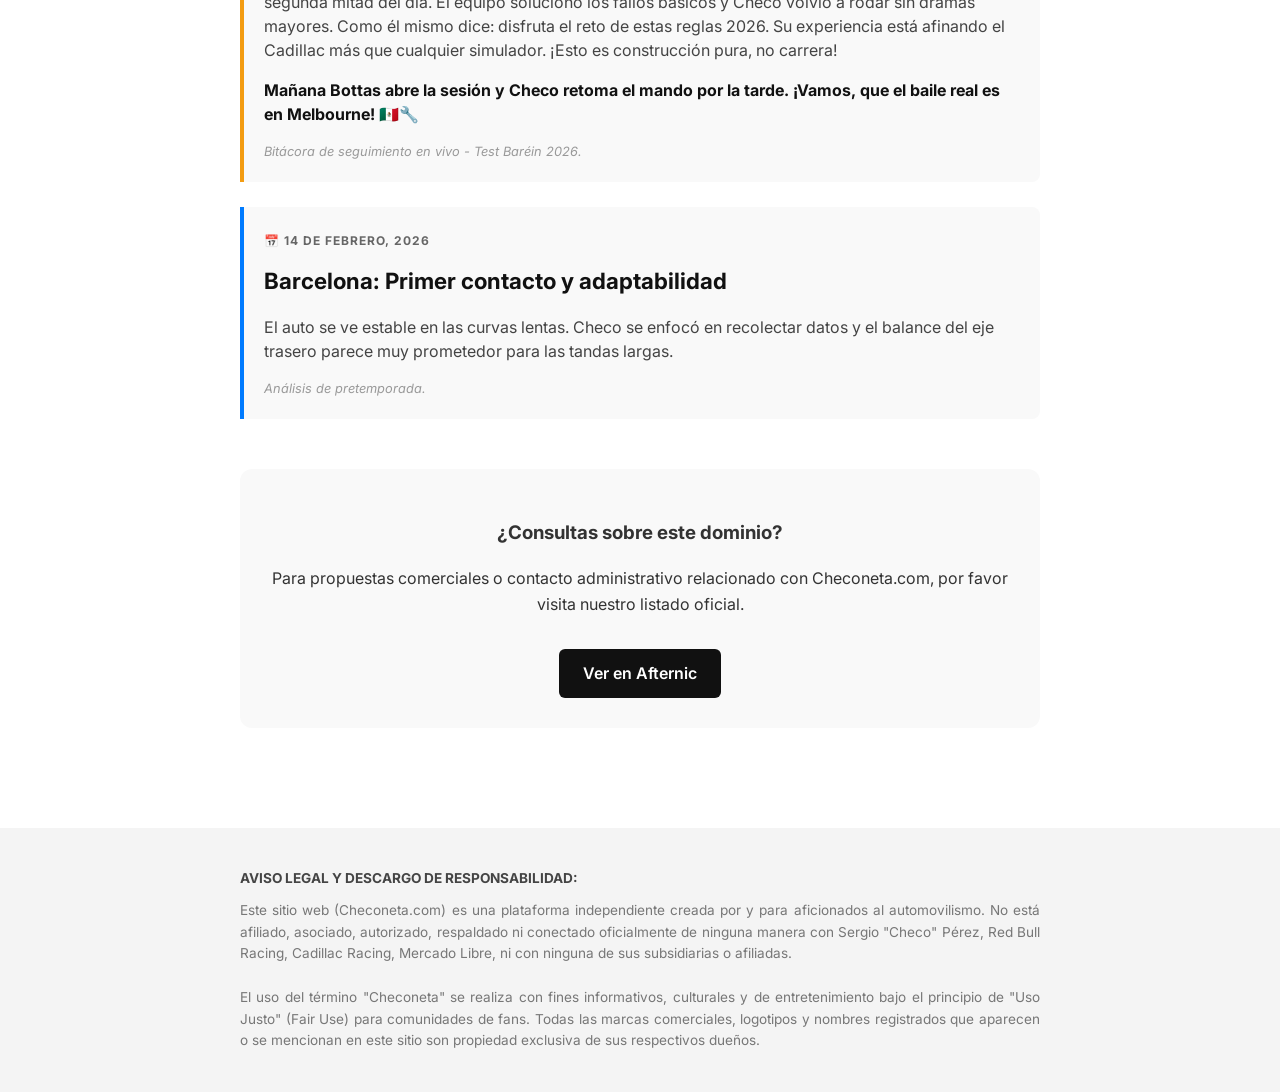
==== commit 498127c8: "news 2 19" ====
--- a/index.html
+++ b/index.html
@@ -142,6 +142,25 @@
             </div>
 
             <div id="news" class="tab-content news-section" style="display: block;">
+    
+                <div class="news-card" style="border-left-color: #e74c3c;"> <span class="news-date">📅 19 de Febrero, 2026</span>
+    <h3>Test Día 2: Entre el Garaje y los Datos Limpios</h3>
+    <p>Segunda jornada complicada en Baréin. Tras una mañana casi fantasma por fallos recurrentes en los sensores, lo más rescatable fue el regreso de Checo a pista por la tarde para rodar sin interrupciones mayores.</p>
+    
+    <div style="background: #fff; padding: 10px; border-radius: 5px; margin: 10px 0; font-size: 0.9rem; border: 1px inset #eee;">
+        <strong>Balance de Jornada:</strong>
+        <ul style="margin: 5px 0;">
+            <li><strong>Vueltas:</strong> 24 (Sumadas al acumulado).</li>
+            <li><strong>Mejor Tiempo:</strong> 1:39.323.</li>
+            <li><strong>Foco:</strong> Tandas largas y configuración de mapas de energía.</li>
+        </ul>
+    </div>
+
+    <p><strong>Mi opinión:</strong> Es frustrante ver al mexicano limitado por el hardware, pero su feedback preciso es oro para un equipo novato que necesita kilómetros como oxígeno. Checo sigue descifrando el puzzle de las reglas 2026 y, aunque los tiempos no asusten a nadie todavía, cada vuelta hoy cuenta doble para Melbourne.</p>
+    
+    <p style="font-weight: bold; color: #111;">¡Paciencia! Mañana es el cierre y Cadillac necesita apretar para irse con confianza a Australia. 🇲🇽🏁</p>
+    <span class="news-source">Bitácora de seguimiento - Baréin Día 2.</span>
+</div>
                 <div class="news-card" style="border-left-color: #f39c12;">
                     <span class="news-date">📅 18 de Febrero, 2026</span>
                     <span class="news-date">Día 1 - Test Finales Baréin</span>
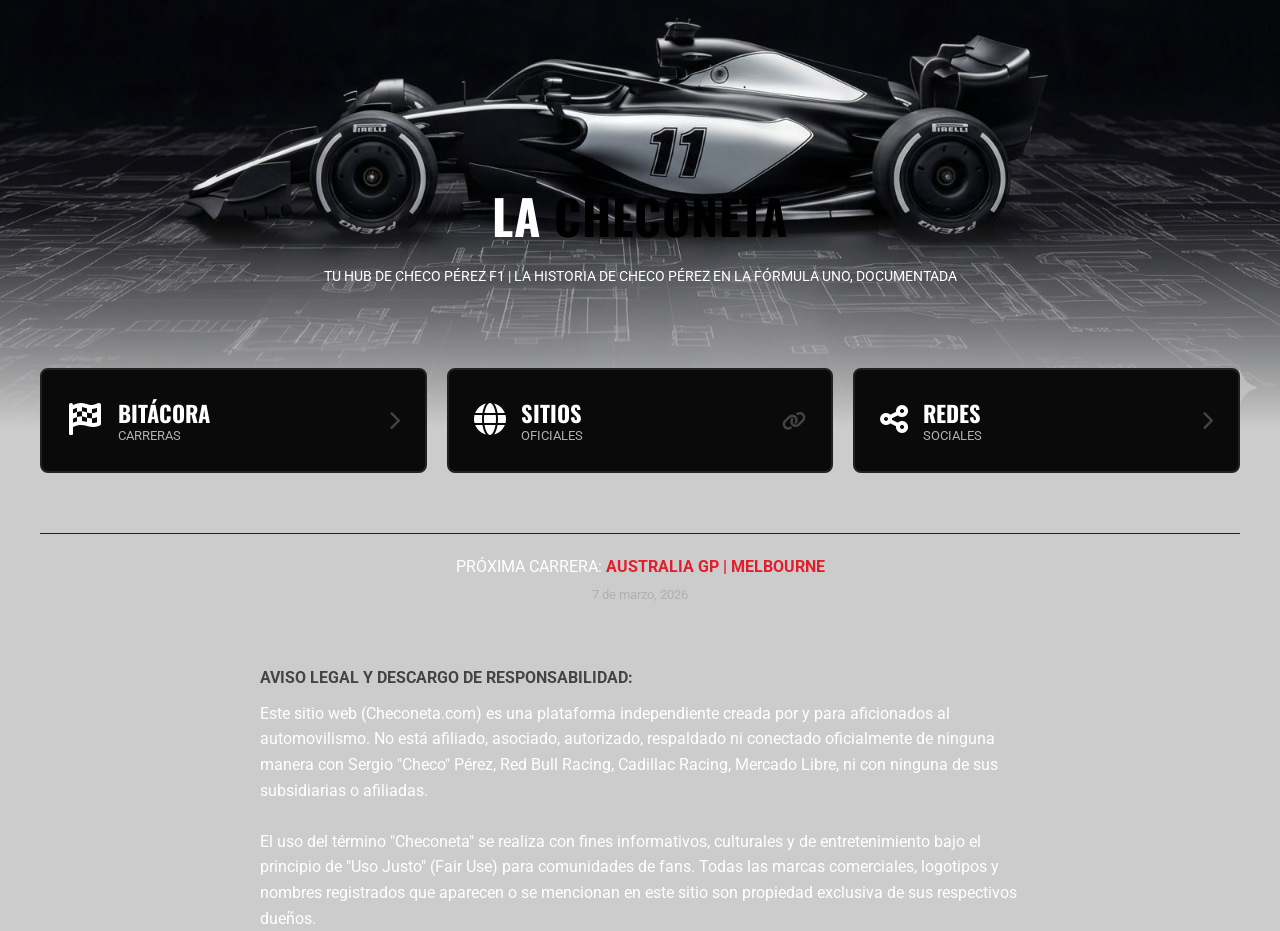
==== commit 9b552674: "refactorin sections" ====
--- a/index.html
+++ b/index.html
@@ -3,279 +3,77 @@
 <head>
     <meta charset="UTF-8">
     <meta name="viewport" content="width=device-width, initial-scale=1.0">
-    <title>La Checoneta | Comunidad de Fans</title>
+    <title>La Checoneta - Tu Hub de Checo Pérez F1</title>
     <link rel="preconnect" href="https://fonts.googleapis.com">
     <link rel="preconnect" href="https://fonts.gstatic.com" crossorigin>
-    <link href="https://fonts.googleapis.com/css2?family=Inter:wght@300;400;700&display=swap" rel="stylesheet">
-    <style>
-        :root {
-            --primary-color: #111;
-            --text-color: #333;
-            --bg-color: #ffffff;
-            --accent-color: #007bff;
-        }
-        body {
-            font-family: 'Inter', sans-serif;
-            margin: 0;
-            padding: 0;
-            color: var(--text-color);
-            background-color: var(--bg-color);
-            line-height: 1.6;
-        }
-        header {
-            padding: 60px 20px;
-            text-align: center;
-            border-bottom: 1px solid #eee;
-        }
-        h1 {
-            font-weight: 700;
-            font-size: 2.5rem;
-            margin: 0;
-            letter-spacing: -1px;
-            color: var(--primary-color);
-        }
-        .container {
-            max-width: 800px;
-            margin: 40px auto;
-            padding: 0 20px;
-        }
-        .content {
-            font-size: 1.1rem;
-            color: #555;
-        }
-        .hero-image {
-            width: 100%;
-            height: auto;
-            border-radius: 8px;
-            margin-bottom: 30px;
-        }
-        .contact-box {
-            background: #f9f9f9;
-            padding: 30px;
-            border-radius: 12px;
-            margin-top: 50px;
-            text-align: center;
-        }
-        .btn {
-            display: inline-block;
-            padding: 12px 24px;
-            background-color: var(--primary-color);
-            color: white;
-            text-decoration: none;
-            border-radius: 6px;
-            font-weight: 600;
-            margin-top: 15px;
-        }
-        footer {
-            margin-top: 100px;
-            padding: 40px 20px;
-            background-color: #f4f4f4;
-            font-size: 0.85rem;
-            color: #777;
-            text-align: justify;
-        }
-        .disclaimer-title {
-            font-weight: 700;
-            display: block;
-            margin-bottom: 10px;
-            color: #444;
-        }
-        .news-section {
-            margin: 40px 0;
-        }
-        .news-card {
-            border-left: 4px solid #007bff; /* Un azul profesional, no el de Red Bull */
-            padding: 20px;
-            margin-bottom: 25px;
-            background: #f9f9f9;
-            border-radius: 0 8px 8px 0;
-        }
-        .news-date {
-            font-size: 0.75rem;
-            text-transform: uppercase;
-            color: #666;
-            letter-spacing: 1px;
-            font-weight: 700;
-        }
-        .news-card h3 {
-            margin: 10px 0;
-            color: #111;
-            font-size: 1.4rem;
-        }
-        .news-card p {
-            font-size: 1rem;
-            line-height: 1.5;
-            color: #444;
-        }
-        .news-source {
-            display: block;
-            margin-top: 10px;
-            font-size: 0.8rem;
-            font-style: italic;
-            color: #999;
-        }
-    </style>
+    <link href="https://fonts.googleapis.com/css2?family=Oswald:wght@700&family=Roboto:wght@400;700&display=swap" rel="stylesheet">
+    <link rel="stylesheet" href="https://cdnjs.cloudflare.com/ajax/libs/font-awesome/6.0.0/css/all.min.css">
+    <link rel="stylesheet" href="css/checoneta.css">
 </head>
 <body>
+    <section class="hero">
+        <div class="hero-image-container">
+            <img src="assets/img/hero-carrera.jpg" alt="Checo Pérez Red Bull F1" class="hero-img">
+            <div class="hero-overlay"></div>
+        </div>
+        
+        <div class="contenedor hero-text">
+            <h1 class="main-title">LA <span class="highlight">CHECONETA</span></h1>
+            <p class="subtitle">TU HUB DE CHECO PÉREZ F1 | LA HISTORIA DE CHECO PÉREZ EN LA FÓRMULA UNO, DOCUMENTADA</p>
+        </div>
+    </section>
 
-    <header>
-        <h1>LA CHECONETA</h1>
-        <p>El punto de encuentro de la afición de Sergio Pérez</p>
-    </header>
+    <section class="main-nav contenedor">
+        <div class="grid-botones">
+            
+            <a href="bitacora.html" class="btn-card">
+                <div class="btn-content">
+                    <div class="btn-icon">
+                        <i class="fas fa-flag-checkered"></i>
+                    </div>
+                    <div class="btn-text">
+                        <h3>BITÁCORA</h3>
+                        <p>CARRERAS</p>
+                    </div>
+                </div>
+                <i class="fas fa-chevron-right arrow-icon"></i>
+            </a>
 
+            <a href="#" class="btn-card">
+                <div class="btn-content">
+                    <div class="btn-icon">
+                        <i class="fas fa-globe"></i>
+                    </div>
+                    <div class="btn-text">
+                        <h3>SITIOS</h3>
+                        <p>OFICIALES</p>
+                    </div>
+                </div>
+                <i class="fas fa-link arrow-icon"></i>
+            </a>
 
-    <div class="container">
-        <div class="content">
-            <img src="https://res.cloudinary.com/dqz7v5cyp/image/upload/c_crop,g_north_west,h_429,w_832,y_410/c745b021-5e95-4c4e-9b48-53ff87a23122_e12k3v.jpg" alt="F1 Racing" class="hero-image">
+            <a href="#" class="btn-card">
+                <div class="btn-content">
+                    <div class="btn-icon">
+                        <i class="fas fa-share-alt"></i>
+                    </div>
+                    <div class="btn-text">
+                        <h3>REDES</h3>
+                        <p>SOCIALES</p>
+                    </div>
+                </div>
+                <i class="fas fa-chevron-right arrow-icon"></i>
+            </a>
 
-            <h2>Bienvenidos a la comunidad</h2>
-            <p>Este espacio está dedicado a seguir la trayectoria, éxitos del Checo
-            en el automovilismo mundial. Aquí celebramos la pasión por el deporte y el apoyo incondicional a nuestro piloto favorito.</p>
+        </div>
+    </section>
 
-            <p>Mantente atento para próximas actualizaciones sobre carreras, estadísticas y noticias de la temporada 2026.</p>
+    <section class="next-race contenedor">
+        <div class="race-box">
+            <p class="race-title">PRÓXIMA CARRERA: <strong>AUSTRALIA GP | MELBOURNE</strong></p>
+            <p class="race-date">7 de marzo, 2026 </p>
         </div>
-
-        <div class="tabs-container" style="margin-top: 40px;">
-            <div class="tabs-header" style="display: flex; border-bottom: 2px solid #eee; margin-bottom: 25px;">
-                <button class="tab-link active" onclick="openTab(event, 'news')" style="background:none; border:none; padding:10px 20px; cursor:pointer; font-weight:bold; border-bottom:3px solid #007bff;">Noticias</button>
-                <button class="tab-link" onclick="openTab(event, 'expectations')" style="background:none; border:none; padding:10px 20px; cursor:pointer; font-weight:bold; color:#888;">Expectativas</button>
-            </div>
-
-            <div id="news" class="tab-content news-section" style="display: block;">
-    
-                <div class="news-card" style="border-left-color: #e74c3c;"> <span class="news-date">📅 19 de Febrero, 2026</span>
-    <h3>Test Día 2: Entre el Garaje y los Datos Limpios</h3>
-    <p>Segunda jornada complicada en Baréin. Tras una mañana casi fantasma por fallos recurrentes en los sensores, lo más rescatable fue el regreso de Checo a pista por la tarde para rodar sin interrupciones mayores.</p>
-    
-    <div style="background: #fff; padding: 10px; border-radius: 5px; margin: 10px 0; font-size: 0.9rem; border: 1px inset #eee;">
-        <strong>Balance de Jornada:</strong>
-        <ul style="margin: 5px 0;">
-            <li><strong>Vueltas:</strong> 24 (Sumadas al acumulado).</li>
-            <li><strong>Mejor Tiempo:</strong> 1:39.323.</li>
-            <li><strong>Foco:</strong> Tandas largas y configuración de mapas de energía.</li>
-        </ul>
-    </div>
-
-    <p><strong>Mi opinión:</strong> Es frustrante ver al mexicano limitado por el hardware, pero su feedback preciso es oro para un equipo novato que necesita kilómetros como oxígeno. Checo sigue descifrando el puzzle de las reglas 2026 y, aunque los tiempos no asusten a nadie todavía, cada vuelta hoy cuenta doble para Melbourne.</p>
-    
-    <p style="font-weight: bold; color: #111;">¡Paciencia! Mañana es el cierre y Cadillac necesita apretar para irse con confianza a Australia. 🇲🇽🏁</p>
-    <span class="news-source">Bitácora de seguimiento - Baréin Día 2.</span>
-</div>
-                <div class="news-card" style="border-left-color: #f39c12;">
-                    <span class="news-date">📅 18 de Febrero, 2026</span>
-                    <span class="news-date">Día 1 - Test Finales Baréin</span>
-                    <h3>Día de "Picar Piedra": Sensores y Realidad en el Box</h3>
-                    <p>Hoy en Baréin nos topamos con la realidad cruda de un equipo que empieza de cero. No fue un día de glamour, fue un día de garaje y paciencia para el #11.</p>
-
-                    <div style="background: #fff; padding: 10px; border-radius: 5px; margin: 10px 0; font-size: 0.9rem; border: 1px inset #eee;">
-                        <strong>Resumen Técnico:</strong>
-                        <ul style="margin: 5px 0;">
-                            <li><strong>Vueltas:</strong> 24 (Principalmente de instalación).</li>
-                            <li><strong>Mejor Tiempo:</strong> 1:38.191 (P19).</li>
-                            <li><strong>Incidencias:</strong> Problemas de sensores en la mañana que limitaron el rodaje.</li>
-                        </ul>
-                    </div>
-
-                    <p><strong>Mi lectura:</strong> Frustra verlo en el fondo de la tabla a 4 segundos del líder, pero lo más valioso fue la segunda mitad del día. El equipo solucionó los fallos básicos y Checo volvió a rodar sin dramas mayores. Como él mismo dice: disfruta el reto de estas reglas 2026. Su experiencia está afinando el Cadillac más que cualquier simulador. ¡Esto es construcción pura, no carrera!</p>
-
-                    <p style="font-weight: bold; color: #111;">Mañana Bottas abre la sesión y Checo retoma el mando por la tarde. ¡Vamos, que el baile real es en Melbourne! 🇲🇽🔧</p>
-                    <span class="news-source">Bitácora de seguimiento en vivo - Test Baréin 2026.</span>
-                </div>
-
-                <div class="news-card">
-                    <span class="news-date">📅 14 de Febrero, 2026</span>
-                    <h3>Barcelona: Primer contacto y adaptabilidad</h3>
-                    <p>El auto se ve estable en las curvas lentas. Checo se enfocó en recolectar datos y el balance del eje trasero parece muy prometedor para las tandas largas.</p>
-                    <span class="news-source">Análisis de pretemporada.</span>
-                </div>
-            </div>
-
-            <div id="expectations" class="tab-content news-section" style="display: none;">
-                <div class="news-card" style="border-left-color: #007bff;">
-                    <span class="news-date">📅 Análisis Semana Final</span>
-                    <h3>¿Qué esperamos de esta semana?</h3>
-                    <p>Prioridad absoluta: Fiabilidad. Cadillac necesita sesiones limpias de más de 60 vueltas para entender el mapa de energía eléctrica antes de Australia.</p>
-                </div>
-
-                <div class="news-card">
-                    <span class="news-date">📅 Previsión Técnica</span>
-                    <h3>El Factor Eléctrico (Reglas 2026)</h3>
-                    <p>El 50% de la potencia es eléctrica. Veremos a Checo probando la entrega de energía para evitar el "clipping" en las rectas largas de Sakhir.</p>
-                </div>
-            </div>
-        </div>
-
-        <script>
-            function openTab(evt, tabName) {
-                var i, tabcontent, tablinks;
-        // Ocultar todas las secciones news-section dentro de los tabs
-                tabcontent = document.getElementsByClassName("tab-content");
-                for (i = 0; i < tabcontent.length; i++) {
-                    tabcontent[i].style.display = "none";
-                }
-        // Quitar la clase active de los botones y resetear color
-                tablinks = document.getElementsByClassName("tab-link");
-                for (i = 0; i < tablinks.length; i++) {
-                    tablinks[i].style.borderBottom = "3px solid transparent";
-                    tablinks[i].style.color = "#888";
-                }
-        // Mostrar la pestaña actual y marcar el botón
-                document.getElementById(tabName).style.display = "block";
-                evt.currentTarget.style.borderBottom = "3px solid #007bff";
-                evt.currentTarget.style.color = "#111";
-            }
-        </script>
-
-
-
-        <style>
-            .expectations-section {
-                margin: 50px 0;
-                background: #fff;
-                border: 1px solid #eee;
-                border-radius: 12px;
-                overflow: hidden;
-            }
-            .promo-banner {
-                background: linear-gradient(135deg, #111 0%, #333 100%);
-                color: white;
-                padding: 30px;
-                text-align: center;
-            }
-            .promo-banner h2 { margin: 0; font-size: 1.8rem; }
-            .expectations-grid {
-                display: grid;
-                grid-template-columns: repeat(auto-fit, minmax(250px, 1fr));
-                gap: 20px;
-                padding: 30px;
-            }
-            .exp-card {
-                text-align: center;
-                padding: 20px;
-                border: 1px solid #f0f0f0;
-                border-radius: 8px;
-            }
-            .exp-card .icon { font-size: 2rem; margin-bottom: 10px; }
-            .exp-card h3 { font-size: 1.1rem; margin-bottom: 10px; color: #007bff; }
-            .exp-card p { font-size: 0.9rem; color: #555; }
-            .fan-quote {
-                background: #fcfcfc;
-                padding: 20px 40px;
-                border-top: 1px solid #eee;
-                font-style: italic;
-            }
-            .fan-quote blockquote { margin: 0; color: #444; }
-            .fan-quote span { display: block; margin-top: 10px; font-weight: bold; font-style: normal; color: #111; font-size: 0.8rem; }
-        </style>
-
-
-
-        <div class="contact-box">
-            <h3>¿Consultas sobre este dominio?</h3>
-            <p>Para propuestas comerciales o contacto administrativo relacionado con Checoneta.com, por favor visita nuestro listado oficial.</p>
-            <a href="https://www.afternic.com/domain/checoneta.com" class="btn">Ver en Afternic</a>
-        </div>
-    </div>
+    </section>
 
     <footer>
         <div class="container" style="margin: 0 auto;">
@@ -287,4 +85,4 @@
     </footer>
 
 </body>
-</html>
+</html>
--- a/css/checoneta.css
+++ b/css/checoneta.css
@@ -0,0 +1,349 @@
+/* --- Resets y Estilos Generales --- */
+:root {
+    --primary-white: #FFF; /* Rojo F1/Checo */
+    --primary-red: #E31D2B; /* Rojo F1/Checo */
+    --primary-black: #000; /* Rojo F1/Checo */
+    --secondary-black: #666; /* Rojo F1/Checo */
+    --bg-dark: #CCC;
+    --bg-darker: #0a0a0a;
+    --text-white: #ffffff;
+    --text-gray: #b0b0b0;
+    --font-main: 'Roboto', sans-serif;
+    --font-titles: 'Oswald', sans-serif;
+}
+
+* {
+    margin: 0;
+    padding: 0;
+    box-sizing: border-box;
+}
+
+body {
+    font-family: var(--font-main);
+    background-color: var(--bg-dark);
+    /* Descomenta la línea de abajo si tienes la imagen de textura */
+    /* background-image: url('../img/carbon-bg.png'); */
+    background-repeat: repeat;
+    color: var(--text-white);
+    line-height: 1.6;
+}
+
+.contenedor {
+    max-width: 1200px;
+    margin: 0 auto;
+    padding: 0 20px;
+    width: 100%;
+}
+
+a {
+    text-decoration: none;
+    color: inherit;
+    transition: all 0.3s ease;
+}
+
+img {
+    max-width: 100%;
+    display: block;
+}
+
+/* --- Cabecera --- */
+.header {
+    background-color: rgba(0, 0, 0, 0.8);
+    padding: 15px 0;
+    position: fixed;
+    top: 0;
+    width: 100%;
+    z-index: 1000;
+    border-bottom: 1px solid #222;
+}
+
+.logo-container {
+    display: flex;
+    justify-content: center;
+    align-items: center;
+}
+
+.logo {
+    height: 40px; /* Ajusta según tu logo */
+    width: auto;
+}
+
+/* --- Sección Héroe --- */
+.hero {
+    margin-top: 00px; /* Espacio para el header fijo */
+    position: relative;
+    text-align: center;
+    padding-bottom: 40px;
+}
+
+.hero-image-container {
+    position: relative;
+    width: 100%;
+    height: auto;
+    overflow: hidden;
+}
+
+.hero-img {
+    width: 100%;
+    height: auto;
+    object-fit: cover;
+}
+
+.hero-overlay {
+    position: absolute;
+    bottom: 0;
+    left: 0;
+    width: 100%;
+    height: 50%; /* Degradado en la parte inferior */
+    background: linear-gradient(to top, var(--bg-dark) 0%, rgba(0,0,0,0) 100%);
+}
+
+.hero-text {
+    margin-top: -250px; /* Eleva el texto sobre el degradado */
+    position: relative;
+    z-index: 10;
+}
+
+.main-title {
+    font-family: var(--font-titles);
+    font-size: 3rem;
+    text-transform: uppercase;
+    letter-spacing: 1px;
+    margin-bottom: 10px;
+}
+
+.main-title .highlight {
+    color: var(--primary-black);
+}
+
+.subtitle {
+    font-size: 0.9rem;
+    color: var(--text-black);
+    max-width: 700px;
+    margin: 0 auto;
+    text-transform: uppercase;
+}
+
+/* --- Botones Principales (Grid) --- */
+.main-nav {
+    padding: 40px 0;
+}
+
+.grid-botones {
+    display: grid;
+    grid-template-columns: repeat(3, 1fr);
+    gap: 20px;
+}
+
+.btn-card {
+    background-color: var(--bg-darker);
+    border: 2px solid #222;
+    border-radius: 8px;
+    padding: 25px;
+    display: flex;
+    justify-content: space-between;
+    align-items: center;
+    position: relative;
+    overflow: hidden;
+}
+
+.btn-card::after {
+    content: '';
+    position: absolute;
+    bottom: 0;
+    left: 0;
+    width: 100%;
+    height: 3px;
+    background-color: var(--primary-white);
+    transform: scaleX(0);
+    transition: transform 0.3s ease;
+}
+
+.btn-card:hover {
+    border-color: var(--primary-white);
+    transform: translateY(-5px);
+    background-color: #111;
+}
+
+.btn-card:hover::after {
+    transform: scaleX(1);
+}
+
+.btn-content {
+    display: flex;
+    align-items: center;
+    gap: 15px;
+}
+
+.btn-icon {
+    font-size: 2rem;
+    color: var(--primary-white);
+}
+
+.btn-text h3 {
+    font-family: var(--font-titles);
+    font-size: 1.4rem;
+    text-transform: uppercase;
+}
+
+.btn-text p {
+    font-size: 0.8rem;
+    color: var(--text-gray);
+    margin-top: -5px;
+}
+
+.arrow-icon {
+    color: #444;
+    font-size: 1.2rem;
+}
+
+/* --- Próxima Carrera --- */
+.next-race {
+    padding: 20px 0 60px 0;
+    text-align: center;
+}
+
+.race-box {
+    border-top: 1px solid #222;
+    padding-top: 20px;
+}
+
+.race-title {
+    font-size: 1rem;
+    text-transform: uppercase;
+    color: var(--text-white);
+}
+
+.race-title strong {
+    color: var(--primary-red);
+}
+
+.race-date {
+    font-size: 0.8rem;
+    color: var(--text-gray);
+    margin-top: 5px;
+}
+
+/* --- Footer --- */
+.footer {
+            margin-top: 100px;
+            padding: 40px 20px;
+            background-color: #f4f4f4;
+            font-size: 0.85rem;
+            color: #777;
+            text-align: justify;
+        }
+.disclaimer-title {
+    font-weight: 700;
+    display: block;
+    margin-bottom: 10px;
+    color: #444;
+}
+
+.footer-content {
+    display: flex;
+    justify-content: space-between;
+    align-items: center;
+}
+
+.footer-socials {
+    display: flex;
+    gap: 15px;
+    font-size: 1rem;
+}
+
+.footer-socials a:hover {
+    color: var(--primary-red);
+}
+.container {
+            max-width: 800px;
+            margin: 40px auto;
+            padding: 0 20px;
+        }
+
+/* =========================================
+   MEDIA QUERIES (Adaptabilidad Móvil)
+   ========================================= */
+
+/* --- Tabletas y Móviles Grandes (aprox < 992px) --- */
+@media (max-width: 992px) {
+    .main-title {
+        font-size: 2.5rem;
+    }
+    
+    .grid-botones {
+        gap: 15px;
+    }
+    
+    .btn-card {
+        padding: 20px;
+    }
+    
+    .btn-icon {
+        font-size: 1.6rem;
+    }
+    
+    .btn-text h3 {
+        font-size: 1.2rem;
+    }
+}
+
+/* --- Móviles (aprox < 768px) --- */
+@media (max-width: 768px) {
+    
+    /* Cambiar Grid de 3 columnas a 1 columna (lista vertical) */
+    .grid-botones {
+        grid-template-columns: 1fr;
+        gap: 15px;
+    }
+    
+    .hero-text {
+        margin-top: -30px;
+    }
+    
+    .main-title {
+        font-size: 2rem;
+    }
+    
+    .subtitle {
+        font-size: 0.8rem;
+        padding: 0 10px;
+    }
+    
+    .footer-content {
+        flex-direction: column;
+        gap: 15px;
+        text-align: center;
+    }
+}
+
+/* --- Móviles Pequeños (aprox < 480px) --- */
+@media (max-width: 480px) {
+    .header {
+        padding: 10px 0;
+    }
+    
+    .logo {
+        height: 30px;
+    }
+    
+    .main-title {
+        font-size: 1.8rem;
+    }
+    
+    .btn-card {
+        padding: 15px;
+    }
+    
+    .btn-text h3 {
+        font-size: 1.1rem;
+    }
+    
+    .race-title {
+        font-size: 0.9rem;
+    }
+    
+    .race-date {
+        font-size: 0.75rem;
+    }
+}
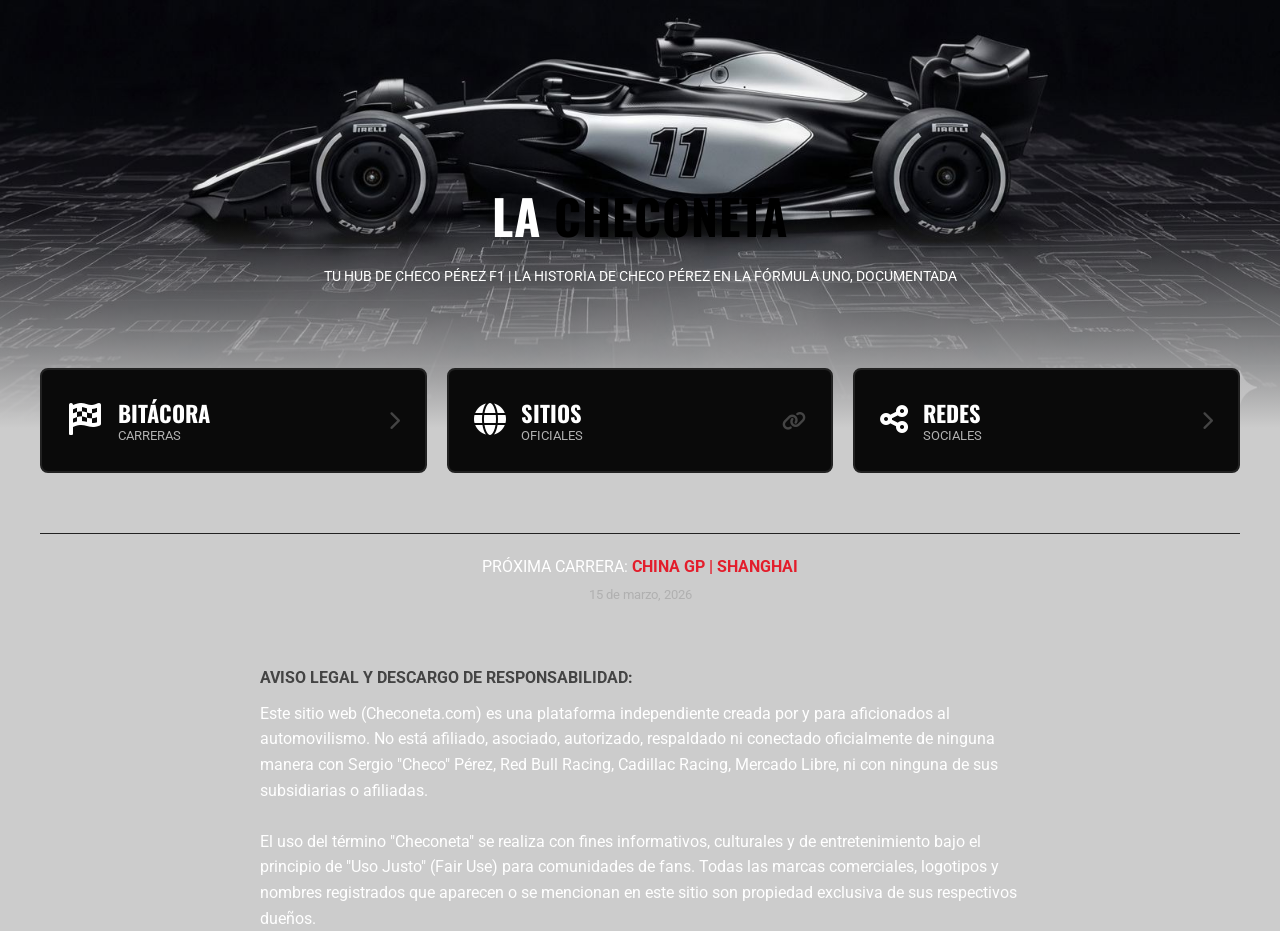
==== commit 6dd2b4ba: "Update index.html" ====
--- a/index.html
+++ b/index.html
@@ -39,7 +39,7 @@
                 <i class="fas fa-chevron-right arrow-icon"></i>
             </a>
 
-            <a href="#" class="btn-card">
+            <a href="links.html" class="btn-card">
                 <div class="btn-content">
                     <div class="btn-icon">
                         <i class="fas fa-globe"></i>
@@ -52,7 +52,7 @@
                 <i class="fas fa-link arrow-icon"></i>
             </a>
 
-            <a href="#" class="btn-card">
+            <a href="redes.html" class="btn-card">
                 <div class="btn-content">
                     <div class="btn-icon">
                         <i class="fas fa-share-alt"></i>
@@ -70,8 +70,8 @@
 
     <section class="next-race contenedor">
         <div class="race-box">
-            <p class="race-title">PRÓXIMA CARRERA: <strong>AUSTRALIA GP | MELBOURNE</strong></p>
-            <p class="race-date">7 de marzo, 2026 </p>
+            <p class="race-title">PRÓXIMA CARRERA: <strong>CHINA GP | SHANGHAI</strong></p>
+            <p class="race-date">15 de marzo, 2026 </p>
         </div>
     </section>
 
@@ -85,4 +85,4 @@
     </footer>
 
 </body>
-</html>+</html>
